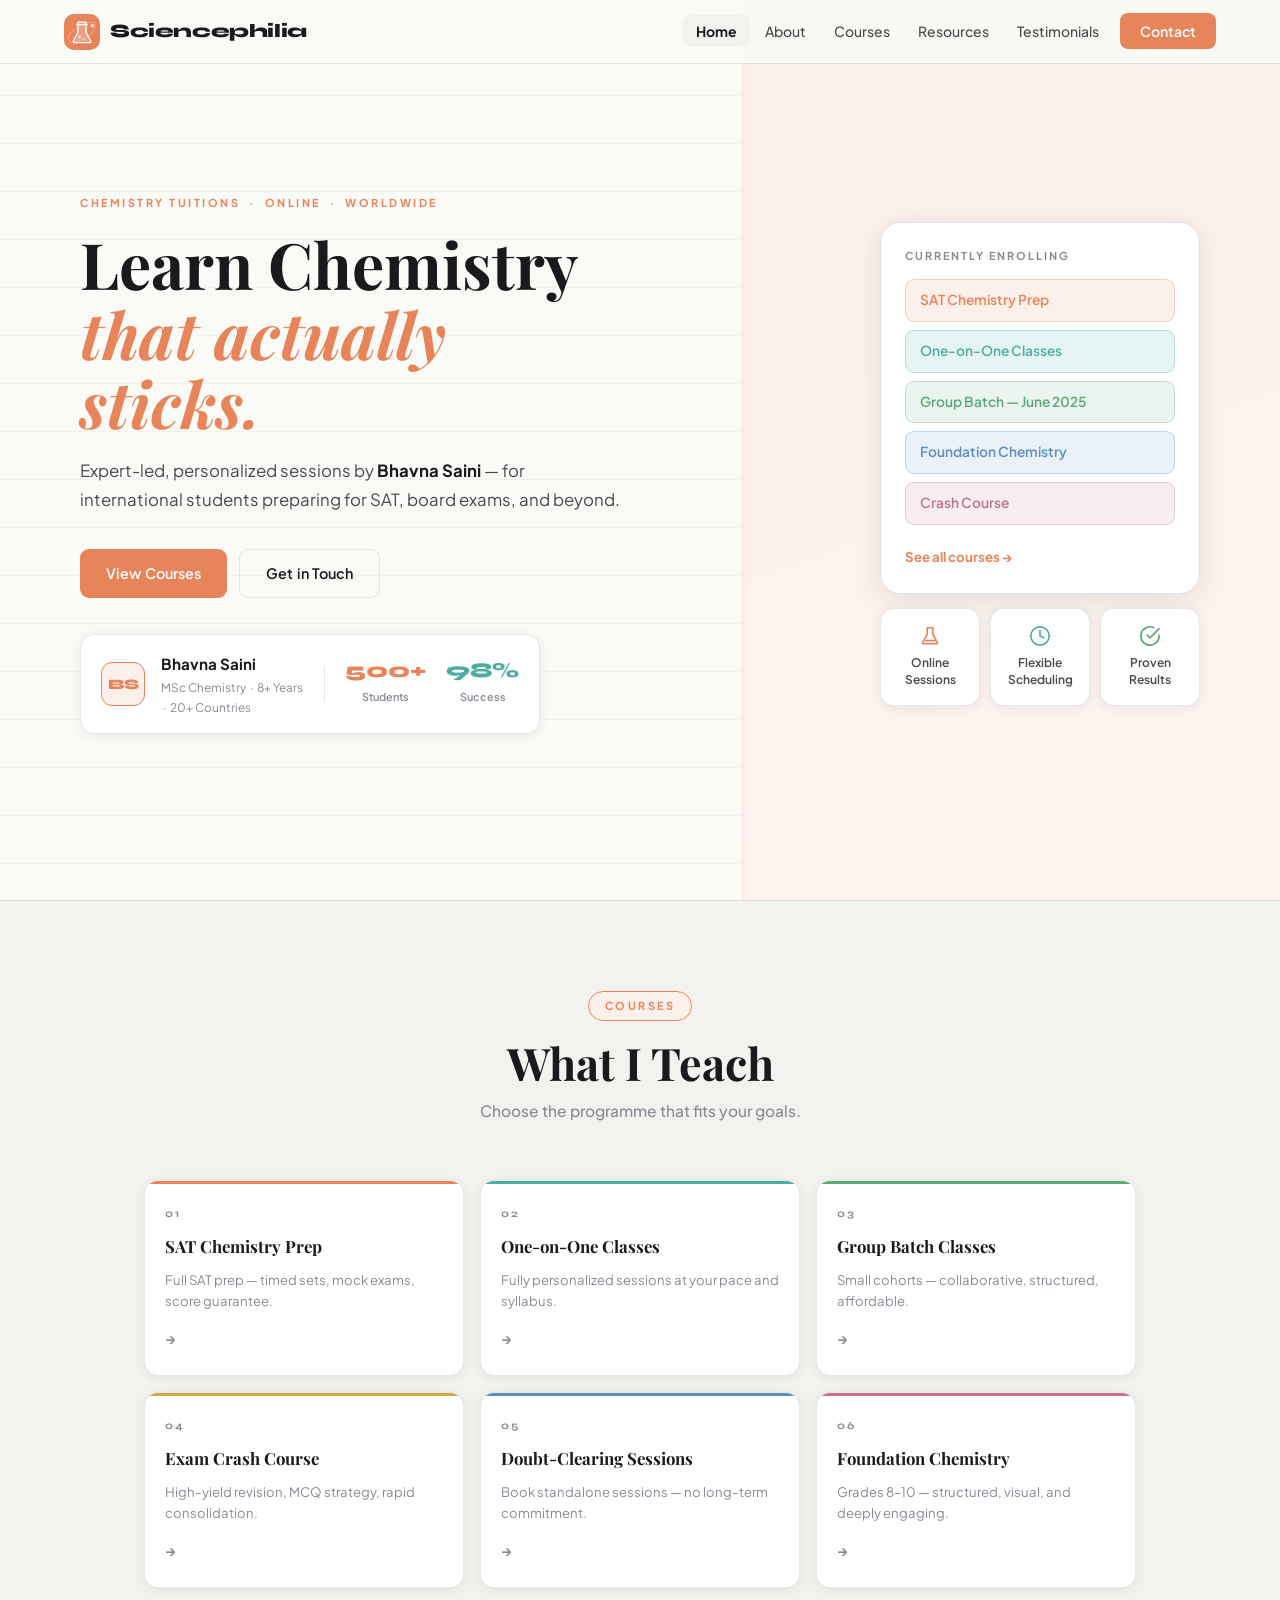
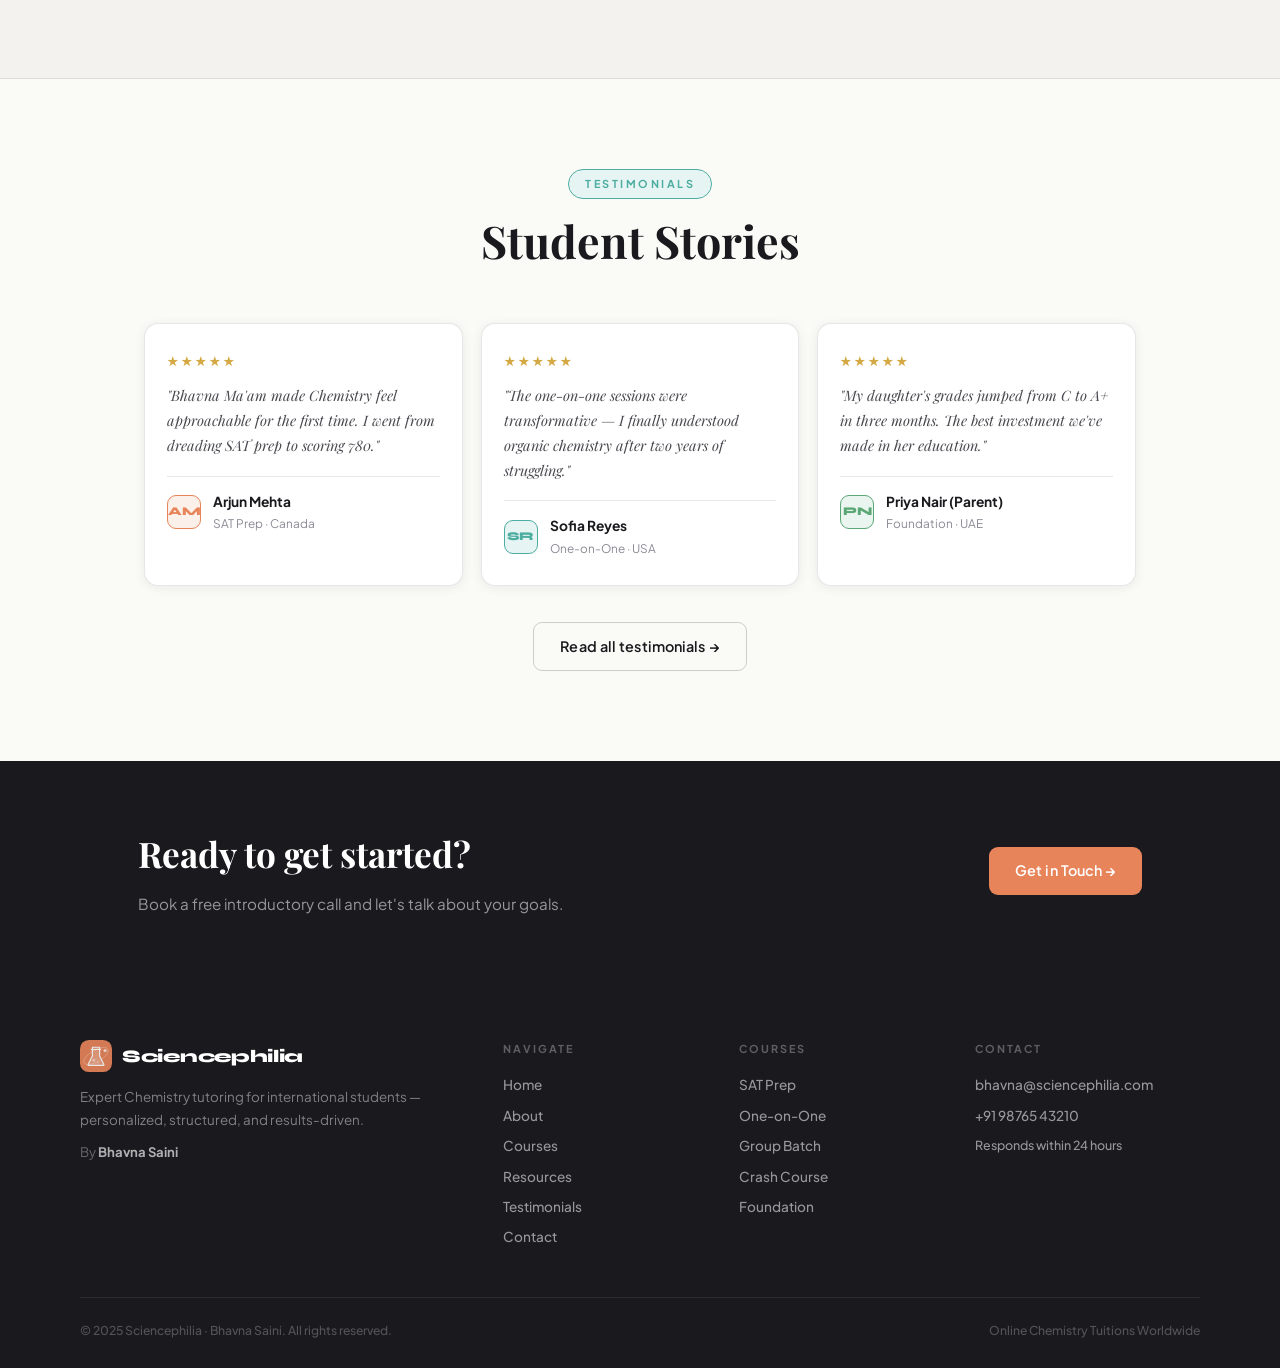
==== index.html @ b653a1ec "first commit" ====
<!DOCTYPE html>
<html lang="en">
<head>
  <meta charset="UTF-8"/>
  <meta name="viewport" content="width=device-width,initial-scale=1.0"/>
  <title>Sciencephilia – Bhavna Saini</title>
  <link rel="icon" type="image/svg+xml" href="logo.svg"/>
  <link href="https://fonts.googleapis.com/css2?family=Playfair+Display:ital,wght@0,700;1,700&family=Plus+Jakarta+Sans:wght@400;500;600;700&family=Syne:wght@700;800&display=swap" rel="stylesheet"/>
  <link rel="stylesheet" href="style.css"/>
  <link rel="stylesheet" href="home.css"/>
</head>
<body>

<!-- NAVBAR -->
<nav class="navbar" id="navbar">
  <a class="nav-logo" href="index.html">
    <img class="nav-logo-img" src="logo.svg" alt="Sciencephilia logo"/>
    <span class="nav-logo-text">Sciencephilia</span>
  </a>
  <button class="hamburger" id="hamburger">&#9776;</button>
  <ul class="nav-links" id="navLinks">
    <li><a class="nav-link" href="index.html">Home</a></li>
    <li><a class="nav-link" href="about.html">About</a></li>
    <li><a class="nav-link" href="courses.html">Courses</a></li>
    <li><a class="nav-link" href="resources.html">Resources</a></li>
    <li><a class="nav-link" href="testimonials.html">Testimonials</a></li>
    <li><a class="nav-link nav-cta" href="contact.html">Contact</a></li>
  </ul>
</nav>

<!-- HERO -->
<section class="hero">
  <div class="hero-lines"></div>
  <div class="hero-slab"></div>

  <div class="hero-wrap">
    <!-- LEFT -->
    <div class="hero-left">
      <div class="hero-eyebrow">Chemistry Tuitions &nbsp;·&nbsp; Online &nbsp;·&nbsp; Worldwide</div>
      <h1 class="hero-title">
        Learn Chemistry<br/>
        <em>that actually sticks.</em>
      </h1>
      <p class="hero-sub">
        Expert-led, personalized sessions by <strong>Bhavna Saini</strong> — for international students preparing for SAT, board exams, and beyond.
      </p>
      <div class="hero-actions">
        <a href="courses.html" class="btn btn-primary">View Courses</a>
        <a href="contact.html" class="btn btn-ghost">Get in Touch</a>
      </div>

      <!-- INLINE profile strip — integrated with left side -->
      <div class="hero-profile-strip">
        <div class="hps-avatar">BS</div>
        <div class="hps-info">
          <div class="hps-name">Bhavna Saini</div>
          <div class="hps-meta">MSc Chemistry &nbsp;·&nbsp; 8+ Years &nbsp;·&nbsp; 20+ Countries</div>
        </div>
        <div class="hps-divider"></div>
        <div class="hps-stats">
          <div class="hps-stat">
            <span class="hps-num" style="color:var(--orange)">500+</span>
            <span class="hps-label">Students</span>
          </div>
          <div class="hps-stat">
            <span class="hps-num" style="color:var(--teal)">98%</span>
            <span class="hps-label">Success</span>
          </div>
        </div>
      </div>
    </div>

    <!-- RIGHT — illustrated chem card cluster -->
    <div class="hero-right">
      <div class="chem-card-main">
        <div class="ccm-label">Currently Enrolling</div>
        <div class="ccm-courses">
          <div class="ccm-course c-orange">SAT Chemistry Prep</div>
          <div class="ccm-course c-teal">One-on-One Classes</div>
          <div class="ccm-course c-green">Group Batch — June 2025</div>
          <div class="ccm-course c-blue">Foundation Chemistry</div>
          <div class="ccm-course c-rose">Crash Course</div>
        </div>
        <a href="courses.html" class="ccm-link">See all courses &rarr;</a>
      </div>

      <div class="chem-mini-cards">
        <div class="cmc cmc-orange">
          <div class="cmc-icon">
            <!-- beaker icon -->
            <svg width="22" height="22" viewBox="0 0 24 24" fill="none" stroke="currentColor" stroke-width="1.8" stroke-linecap="round" stroke-linejoin="round">
              <path d="M9 3h6M9 3v7l-5 9a1 1 0 0 0 .9 1.5h14.2A1 1 0 0 0 20 19l-5-9V3"/>
              <line x1="6.5" y1="17" x2="17.5" y2="17"/>
            </svg>
          </div>
          <div class="cmc-text">Online<br/>Sessions</div>
        </div>
        <div class="cmc cmc-teal">
          <div class="cmc-icon">
            <svg width="22" height="22" viewBox="0 0 24 24" fill="none" stroke="currentColor" stroke-width="1.8" stroke-linecap="round" stroke-linejoin="round">
              <circle cx="12" cy="12" r="10"/>
              <polyline points="12 6 12 12 16 14"/>
            </svg>
          </div>
          <div class="cmc-text">Flexible<br/>Scheduling</div>
        </div>
        <div class="cmc cmc-green">
          <div class="cmc-icon">
            <svg width="22" height="22" viewBox="0 0 24 24" fill="none" stroke="currentColor" stroke-width="1.8" stroke-linecap="round" stroke-linejoin="round">
              <path d="M22 11.08V12a10 10 0 1 1-5.93-9.14"/>
              <polyline points="22 4 12 14.01 9 11.01"/>
            </svg>
          </div>
          <div class="cmc-text">Proven<br/>Results</div>
        </div>
      </div>
    </div>
  </div>
</section>

<!-- COURSES STRIP -->
<section class="courses-strip">
  <div class="wrap">
    <div class="sec-header">
      <div class="sec-eyebrow ey-orange">Courses</div>
      <h2 class="sec-title">What I Teach</h2>
      <p class="sec-sub">Choose the programme that fits your goals.</p>
    </div>
    <div class="strip-grid">
      <a href="courses.html#sat" class="strip-card sc-orange reveal">
        <div class="sc-num">01</div>
        <div class="sc-title">SAT Chemistry Prep</div>
        <div class="sc-desc">Full SAT prep — timed sets, mock exams, score guarantee.</div>
        <div class="sc-arrow">&rarr;</div>
      </a>
      <a href="courses.html#one-on-one" class="strip-card sc-teal reveal">
        <div class="sc-num">02</div>
        <div class="sc-title">One-on-One Classes</div>
        <div class="sc-desc">Fully personalized sessions at your pace and syllabus.</div>
        <div class="sc-arrow">&rarr;</div>
      </a>
      <a href="courses.html#group" class="strip-card sc-green reveal">
        <div class="sc-num">03</div>
        <div class="sc-title">Group Batch Classes</div>
        <div class="sc-desc">Small cohorts — collaborative, structured, affordable.</div>
        <div class="sc-arrow">&rarr;</div>
      </a>
      <a href="courses.html#crash" class="strip-card sc-yellow reveal">
        <div class="sc-num">04</div>
        <div class="sc-title">Exam Crash Course</div>
        <div class="sc-desc">High-yield revision, MCQ strategy, rapid consolidation.</div>
        <div class="sc-arrow">&rarr;</div>
      </a>
      <a href="courses.html#doubt" class="strip-card sc-blue reveal">
        <div class="sc-num">05</div>
        <div class="sc-title">Doubt-Clearing Sessions</div>
        <div class="sc-desc">Book standalone sessions — no long-term commitment.</div>
        <div class="sc-arrow">&rarr;</div>
      </a>
      <a href="courses.html#foundation" class="strip-card sc-rose reveal">
        <div class="sc-num">06</div>
        <div class="sc-title">Foundation Chemistry</div>
        <div class="sc-desc">Grades 8–10 — structured, visual, and deeply engaging.</div>
        <div class="sc-arrow">&rarr;</div>
      </a>
    </div>
  </div>
</section>

<!-- TESTIMONIALS PREVIEW -->
<section class="testi-preview ruled">
  <div class="wrap">
    <div class="sec-header">
      <div class="sec-eyebrow ey-teal">Testimonials</div>
      <h2 class="sec-title">Student Stories</h2>
    </div>
    <div class="tprev-grid">
      <div class="tprev-card reveal">
        <div class="tprev-stars">&#9733;&#9733;&#9733;&#9733;&#9733;</div>
        <p class="tprev-quote">"Bhavna Ma'am made Chemistry feel approachable for the first time. I went from dreading SAT prep to scoring 780."</p>
        <div class="tprev-author">
          <div class="tprev-initials" style="background:var(--orange-t);color:var(--orange);border-color:var(--orange)">AM</div>
          <div>
            <div class="tprev-name">Arjun Mehta</div>
            <div class="tprev-meta">SAT Prep · Canada</div>
          </div>
        </div>
      </div>
      <div class="tprev-card reveal">
        <div class="tprev-stars">&#9733;&#9733;&#9733;&#9733;&#9733;</div>
        <p class="tprev-quote">"The one-on-one sessions were transformative — I finally understood organic chemistry after two years of struggling."</p>
        <div class="tprev-author">
          <div class="tprev-initials" style="background:var(--teal-t);color:var(--teal);border-color:var(--teal)">SR</div>
          <div>
            <div class="tprev-name">Sofia Reyes</div>
            <div class="tprev-meta">One-on-One · USA</div>
          </div>
        </div>
      </div>
      <div class="tprev-card reveal">
        <div class="tprev-stars">&#9733;&#9733;&#9733;&#9733;&#9733;</div>
        <p class="tprev-quote">"My daughter's grades jumped from C to A+ in three months. The best investment we've made in her education."</p>
        <div class="tprev-author">
          <div class="tprev-initials" style="background:var(--green-t);color:var(--green);border-color:var(--green)">PN</div>
          <div>
            <div class="tprev-name">Priya Nair (Parent)</div>
            <div class="tprev-meta">Foundation · UAE</div>
          </div>
        </div>
      </div>
    </div>
    <div style="text-align:center;margin-top:36px">
      <a href="testimonials.html" class="btn btn-outline">Read all testimonials &rarr;</a>
    </div>
  </div>
</section>

<!-- CTA BANNER -->
<section class="cta-banner">
  <div class="wrap cta-inner">
    <div>
      <h2 class="cta-title">Ready to get started?</h2>
      <p class="cta-sub">Book a free introductory call and let's talk about your goals.</p>
    </div>
    <a href="contact.html" class="btn btn-primary">Get in Touch &rarr;</a>
  </div>
</section>

<!-- FOOTER -->
<footer class="footer">
  <div class="footer-inner">
    <div>
      <div class="footer-logo">
        <img class="footer-logo-img" src="logo.svg" alt=""/>
        <span class="footer-logo-text">Sciencephilia</span>
      </div>
      <p class="footer-tagline">Expert Chemistry tutoring for international students — personalized, structured, and results-driven.</p>
      <p class="footer-by">By <strong>Bhavna Saini</strong></p>
    </div>
    <div class="footer-col">
      <div class="footer-col-head">Navigate</div>
      <a href="index.html">Home</a>
      <a href="about.html">About</a>
      <a href="courses.html">Courses</a>
      <a href="resources.html">Resources</a>
      <a href="testimonials.html">Testimonials</a>
      <a href="contact.html">Contact</a>
    </div>
    <div class="footer-col">
      <div class="footer-col-head">Courses</div>
      <a href="courses.html#sat">SAT Prep</a>
      <a href="courses.html#one-on-one">One-on-One</a>
      <a href="courses.html#group">Group Batch</a>
      <a href="courses.html#crash">Crash Course</a>
      <a href="courses.html#foundation">Foundation</a>
    </div>
    <div class="footer-col">
      <div class="footer-col-head">Contact</div>
      <p>bhavna@sciencephilia.com</p>
      <p>+91 98765 43210</p>
      <p style="margin-top:6px;font-size:.78rem">Responds within 24 hours</p>
    </div>
  </div>
  <div class="footer-bottom">
    <span>© 2025 Sciencephilia · Bhavna Saini. All rights reserved.</span>
    <span>Online Chemistry Tuitions Worldwide</span>
  </div>
</footer>

<script src="shared.js"></script>
</body>
</html>
---- style.css ----
/* =============================================
   SCIENCEPHILIA — style.css
   Shared across all pages
   ============================================= */

/* ── Tokens ──────────────────────────────────── */
:root {
  --orange:   #E8845A;
  --orange-t: #FBF0EA;
  --teal:     #4DADA0;
  --teal-t:   #E6F5F4;
  --green:    #5BA876;
  --green-t:  #EAF5EF;
  --yellow:   #D4A843;
  --yellow-t: #FBF6E7;
  --blue:     #5B8FBF;
  --blue-t:   #EAF1F8;
  --rose:     #C4728A;
  --rose-t:   #F8EEF2;

  --ink:      #1A1A1E;
  --ink-mid:  #48484F;
  --ink-soft: #8A8A95;
  --paper:    #FAFAF6;
  --paper-2:  #F3F2EE;
  --line:     rgba(26,26,30,0.10);

  --font-display: 'Playfair Display', serif;
  --font-ui:      'Plus Jakarta Sans', sans-serif;

  --radius:   14px;
  --radius-lg:20px;
  --shadow:   0 2px 12px rgba(26,26,30,0.07);
  --shadow-md:0 6px 28px rgba(26,26,30,0.10);
  --shadow-lg:0 12px 48px rgba(26,26,30,0.13);
}

/* ── Reset ───────────────────────────────────── */
*,*::before,*::after{box-sizing:border-box;margin:0;padding:0}
html{scroll-behavior:smooth}
body{
  font-family:var(--font-ui);
  background:var(--paper);
  color:var(--ink);
  line-height:1.65;
  -webkit-font-smoothing:antialiased;
  overflow-x:hidden;
}
a{text-decoration:none;color:inherit}
ul{list-style:none}
img{max-width:100%;display:block}

/* ── Container ───────────────────────────────── */
.wrap{max-width:1120px;margin:0 auto;padding:0 5%}

/* ── Buttons ─────────────────────────────────── */
.btn{
  display:inline-flex;align-items:center;gap:8px;
  padding:12px 26px;border-radius:9px;
  font-family:var(--font-ui);font-weight:600;font-size:0.9rem;
  cursor:pointer;transition:all .18s ease;border:none;
  letter-spacing:0.1px;
}
.btn-primary{background:var(--orange);color:#fff}
.btn-primary:hover{background:#d4724a;transform:translateY(-1px);box-shadow:var(--shadow-md)}
.btn-ghost{background:transparent;color:var(--ink);border:1.5px solid var(--line)}
.btn-ghost:hover{background:var(--paper-2);transform:translateY(-1px)}
.btn-outline{background:transparent;color:var(--ink);border:1.5px solid rgba(26,26,30,.2)}
.btn-outline:hover{background:var(--ink);color:#fff}
.btn-full{width:100%;justify-content:center;padding:14px}

/* ── Section header ──────────────────────────── */
.sec-header{text-align:center;margin-bottom:56px}
.sec-eyebrow{
  display:inline-block;
  font-size:0.68rem;font-weight:700;letter-spacing:2.5px;text-transform:uppercase;
  padding:5px 16px;border-radius:50px;
  border:1.5px solid;margin-bottom:16px;
}
.ey-orange{background:var(--orange-t);color:var(--orange);border-color:var(--orange)}
.ey-teal  {background:var(--teal-t);  color:var(--teal);  border-color:var(--teal)}
.ey-green {background:var(--green-t); color:var(--green); border-color:var(--green)}
.ey-blue  {background:var(--blue-t);  color:var(--blue);  border-color:var(--blue)}
.ey-rose  {background:var(--rose-t);  color:var(--rose);  border-color:var(--rose)}

.sec-title{
  font-family:var(--font-display);
  font-size:clamp(1.9rem,4vw,2.8rem);
  color:var(--ink);line-height:1.15;margin-bottom:10px;
  font-weight:700;
}
.sec-sub{font-size:.97rem;color:var(--ink-soft);font-weight:500}

/* ── Ruled background ────────────────────────── */
.ruled{
  background-image:repeating-linear-gradient(
    transparent,transparent 47px,
    rgba(26,26,30,.04) 47px,rgba(26,26,30,.04) 48px
  );
}

/* ── Navbar ──────────────────────────────────── */
.navbar{
  position:fixed;top:0;left:0;right:0;z-index:1000;
  height:64px;
  background:rgba(250,250,246,.94);
  backdrop-filter:blur(14px);-webkit-backdrop-filter:blur(14px);
  border-bottom:1px solid var(--line);
  display:flex;align-items:center;justify-content:space-between;
  padding:0 5%;
  transition:box-shadow .2s;
}
.navbar.scrolled{box-shadow:var(--shadow-md)}

.nav-logo{display:flex;align-items:center;gap:10px;text-decoration:none}
.nav-logo-img{width:36px;height:36px;flex-shrink:0}
.nav-logo-text{
  font-family:'Syne',sans-serif;
  font-size:1.18rem;font-weight:800;
  color:var(--ink);letter-spacing:-.4px;
}

.nav-links{display:flex;gap:2px;align-items:center}
.nav-link{
  font-size:.875rem;font-weight:500;color:var(--ink-mid);
  padding:7px 13px;border-radius:8px;transition:all .15s;
}
.nav-link:hover{background:var(--paper-2);color:var(--ink)}
.nav-link.active{color:var(--ink);font-weight:700;background:var(--paper-2)}
.nav-cta{
  background:var(--orange);color:#fff !important;
  padding:9px 20px;margin-left:6px;font-weight:600;
}
.nav-cta:hover{background:#d4724a !important;transform:translateY(-1px)}

.hamburger{display:none;background:none;border:none;font-size:1.4rem;
  color:var(--ink);cursor:pointer;padding:4px}

/* ── Page hero (inner pages) ─────────────────── */
.page-hero{
  padding:110px 5% 60px;
  background:var(--paper-2);
  border-bottom:1px solid var(--line);
  position:relative;overflow:hidden;
}
.page-hero::before{
  content:'';position:absolute;inset:0;
  background-image:repeating-linear-gradient(
    transparent,transparent 47px,
    rgba(26,26,30,.04) 47px,rgba(26,26,30,.04) 48px
  );
}
.page-hero-inner{
  max-width:1120px;margin:0 auto;
  display:flex;flex-direction:column;gap:10px;
  position:relative;z-index:2;
}
.page-hero-eyebrow{
  font-size:.7rem;font-weight:700;letter-spacing:2.5px;text-transform:uppercase;
  color:var(--orange);
}
.page-hero-title{
  font-family:var(--font-display);
  font-size:clamp(2rem,5vw,3.2rem);
  color:var(--ink);font-weight:700;line-height:1.1;
}
.page-hero-sub{
  font-size:1rem;color:var(--ink-soft);max-width:520px;margin-top:6px;
}

/* ── Footer ──────────────────────────────────── */
.footer{
  background:var(--ink);color:#fff;
  padding:60px 5% 28px;
}
.footer-inner{
  display:grid;grid-template-columns:2fr 1fr 1fr 1.2fr;gap:48px;
  max-width:1120px;margin:0 auto 40px;
}
.footer-logo{
  display:flex;align-items:center;gap:10px;margin-bottom:14px;
}
.footer-logo-img{width:32px;height:32px;opacity:.9}
.footer-logo-text{
  font-family:'Syne',sans-serif;font-size:1.1rem;font-weight:800;
  color:#fff;letter-spacing:-.3px;
}
.footer-tagline{font-size:.84rem;color:rgba(255,255,255,.45);line-height:1.65;margin-bottom:10px}
.footer-by{font-size:.82rem;color:rgba(255,255,255,.35)}
.footer-by strong{color:rgba(255,255,255,.65)}

.footer-col-head{
  font-size:.68rem;font-weight:700;letter-spacing:2px;text-transform:uppercase;
  color:rgba(255,255,255,.3);margin-bottom:16px;
}
.footer-col a,.footer-col p{
  display:block;font-size:.85rem;color:rgba(255,255,255,.55);
  margin-bottom:8px;font-weight:500;transition:color .15s;
}
.footer-col a:hover{color:#fff}
.footer-bottom{
  max-width:1120px;margin:0 auto;
  display:flex;justify-content:space-between;flex-wrap:wrap;gap:8px;
  padding-top:22px;border-top:1px solid rgba(255,255,255,.08);
  font-size:.76rem;color:rgba(255,255,255,.25);font-weight:500;
}

/* ── Reveal animation ────────────────────────── */
.reveal{opacity:0;transform:translateY(20px);transition:opacity .55s ease,transform .55s ease}
.reveal.in{opacity:1;transform:translateY(0)}

/* ── Responsive ──────────────────────────────── */
@media(max-width:860px){
  .footer-inner{grid-template-columns:1fr 1fr}
}
@media(max-width:640px){
  .nav-links{
    display:none;flex-direction:column;
    position:fixed;top:64px;left:0;right:0;
    background:var(--paper);
    border-bottom:1px solid var(--line);
    padding:12px 5%;gap:4px;z-index:999;
    box-shadow:var(--shadow-lg);
  }
  .nav-links.open{display:flex}
  .hamburger{display:block}
  .footer-inner{grid-template-columns:1fr;gap:24px}
  .footer-bottom{flex-direction:column;text-align:center}
}
---- home.css ----
/* =============================================
   HOME PAGE — home.css
   ============================================= */

/* ── Hero ────────────────────────────────────── */
.hero{
  min-height:100vh;
  padding:100px 5% 72px;
  position:relative;overflow:hidden;
  display:flex;align-items:center;
}
.hero-lines{
  position:absolute;inset:0;pointer-events:none;
  background-image:repeating-linear-gradient(
    transparent,transparent 47px,rgba(26,26,30,.04) 47px,rgba(26,26,30,.04) 48px
  );
}
/* Warm accent panel — right half */
.hero-slab{
  position:absolute;top:0;right:0;
  width:42%;height:100%;
  background:linear-gradient(160deg,var(--orange-t) 0%,#fdf4ef 100%);
  border-left:1px solid rgba(232,132,90,.15);
  pointer-events:none;
}

.hero-wrap{
  position:relative;z-index:2;
  max-width:1120px;margin:0 auto;width:100%;
  display:flex;gap:60px;align-items:center;
  justify-content:space-between;
}

/* LEFT */
.hero-left{flex:1;max-width:540px}

.hero-eyebrow{
  font-size:.68rem;font-weight:700;letter-spacing:2.5px;
  text-transform:uppercase;color:var(--orange);
  margin-bottom:18px;
}
.hero-title{
  font-family:var(--font-display);
  font-size:clamp(2.6rem,5.5vw,4rem);
  line-height:1.08;color:var(--ink);margin-bottom:20px;
  font-weight:700;
}
.hero-title em{color:var(--orange);font-style:italic}

.hero-sub{
  font-size:1.05rem;color:var(--ink-mid);line-height:1.72;
  margin-bottom:34px;
}
.hero-sub strong{color:var(--ink)}

.hero-actions{display:flex;gap:12px;flex-wrap:wrap;margin-bottom:36px}

/* Integrated profile strip */
.hero-profile-strip{
  display:flex;align-items:center;gap:16px;
  background:#fff;
  border:1px solid var(--line);
  border-radius:14px;
  padding:16px 20px;
  box-shadow:var(--shadow);
  max-width:460px;
}
.hps-avatar{
  width:44px;height:44px;border-radius:11px;flex-shrink:0;
  background:var(--orange-t);border:1.5px solid var(--orange);
  display:flex;align-items:center;justify-content:center;
  font-family:'Syne',sans-serif;font-size:.9rem;font-weight:800;
  color:var(--orange);
}
.hps-name{font-weight:700;font-size:.95rem;color:var(--ink)}
.hps-meta{font-size:.74rem;color:var(--ink-soft);margin-top:2px}
.hps-divider{width:1px;height:36px;background:var(--line);flex-shrink:0;margin:0 4px}
.hps-stats{display:flex;gap:20px;flex-shrink:0}
.hps-stat{text-align:center}
.hps-num{display:block;font-family:'Syne',sans-serif;font-size:1.3rem;font-weight:800;line-height:1}
.hps-label{font-size:.68rem;color:var(--ink-soft);font-weight:600;margin-top:2px}

/* RIGHT */
.hero-right{
  flex:0 0 320px;
  display:flex;flex-direction:column;gap:14px;
}

.chem-card-main{
  background:#fff;
  border:1px solid rgba(26,26,30,.12);
  border-radius:var(--radius-lg);
  padding:24px;
  box-shadow:var(--shadow-md);
}
.ccm-label{
  font-size:.68rem;font-weight:700;letter-spacing:2px;
  text-transform:uppercase;color:var(--ink-soft);
  margin-bottom:14px;
}
.ccm-courses{display:flex;flex-direction:column;gap:8px;margin-bottom:18px}
.ccm-course{
  font-size:.86rem;font-weight:600;
  padding:9px 14px;border-radius:9px;
  border:1.5px solid;
}
.c-orange{background:var(--orange-t);color:var(--orange);border-color:rgba(232,132,90,.3)}
.c-teal  {background:var(--teal-t);  color:var(--teal);  border-color:rgba(77,173,160,.3)}
.c-green {background:var(--green-t); color:var(--green); border-color:rgba(91,168,118,.3)}
.c-blue  {background:var(--blue-t);  color:var(--blue);  border-color:rgba(91,143,191,.3)}
.c-rose  {background:var(--rose-t);  color:var(--rose);  border-color:rgba(196,114,138,.3)}

.ccm-link{
  font-size:.83rem;font-weight:700;color:var(--orange);
  display:inline-flex;align-items:center;gap:5px;
  transition:gap .15s;
}
.ccm-link:hover{gap:9px}

.chem-mini-cards{display:flex;gap:10px}
.cmc{
  flex:1;
  background:#fff;border:1px solid var(--line);
  border-radius:var(--radius);padding:16px 12px;
  text-align:center;
  box-shadow:var(--shadow);
  transition:transform .18s,box-shadow .18s;
}
.cmc:hover{transform:translateY(-3px);box-shadow:var(--shadow-md)}
.cmc-icon{margin-bottom:8px;display:flex;justify-content:center}
.cmc-text{font-size:.75rem;font-weight:600;color:var(--ink-mid);line-height:1.4}

.cmc-orange .cmc-icon{color:var(--orange)}
.cmc-teal   .cmc-icon{color:var(--teal)}
.cmc-green  .cmc-icon{color:var(--green)}

/* ── Courses strip ───────────────────────────── */
.courses-strip{
  padding:90px 0;
  background:var(--paper-2);
  border-top:1px solid var(--line);
  border-bottom:1px solid var(--line);
}
.strip-grid{
  display:grid;
  grid-template-columns:repeat(3,1fr);
  gap:16px;
}
.strip-card{
  display:block;
  background:#fff;
  border:1px solid rgba(26,26,30,.10);
  border-radius:var(--radius);
  padding:24px 20px;
  box-shadow:var(--shadow);
  position:relative;overflow:hidden;
  transition:transform .2s,box-shadow .2s;
  cursor:pointer;
  text-decoration:none;
}
.strip-card::before{
  content:'';position:absolute;top:0;left:0;right:0;height:3px;
}
.strip-card:hover{transform:translateY(-4px);box-shadow:var(--shadow-lg)}

.sc-orange::before{background:var(--orange)}
.sc-teal::before  {background:var(--teal)}
.sc-green::before {background:var(--green)}
.sc-yellow::before{background:var(--yellow)}
.sc-blue::before  {background:var(--blue)}
.sc-rose::before  {background:var(--rose)}

.sc-num{
  font-family:'Syne',sans-serif;font-size:.68rem;font-weight:700;
  letter-spacing:1.5px;color:var(--ink-soft);margin-bottom:10px;
}
.sc-title{
  font-family:var(--font-display);font-size:1.05rem;
  color:var(--ink);margin-bottom:8px;font-weight:700;
}
.sc-desc{font-size:.82rem;color:var(--ink-soft);line-height:1.6;margin-bottom:14px}
.sc-arrow{
  font-size:.88rem;font-weight:700;color:var(--ink-soft);
  transition:color .15s,transform .15s;display:inline-block;
}
.strip-card:hover .sc-arrow{color:var(--orange);transform:translateX(4px)}

/* ── Testimonials preview ────────────────────── */
.testi-preview{
  padding:90px 0;
  background:var(--paper);
}
.tprev-grid{
  display:grid;grid-template-columns:repeat(3,1fr);gap:18px;
}
.tprev-card{
  background:#fff;
  border:1px solid var(--line);
  border-radius:var(--radius);
  padding:26px 22px;
  box-shadow:var(--shadow);
  transition:transform .2s,box-shadow .2s;
}
.tprev-card:hover{transform:translateY(-3px);box-shadow:var(--shadow-md)}
.tprev-stars{font-size:.82rem;color:var(--yellow);letter-spacing:2px;margin-bottom:12px}
.tprev-quote{
  font-family:var(--font-display);font-style:italic;
  font-size:.9rem;color:var(--ink-mid);line-height:1.72;
  margin-bottom:18px;
}
.tprev-author{display:flex;align-items:center;gap:12px;padding-top:14px;border-top:1px solid var(--line)}
.tprev-initials{
  width:34px;height:34px;border-radius:9px;
  display:flex;align-items:center;justify-content:center;
  font-family:'Syne',sans-serif;font-size:.74rem;font-weight:800;
  border:1.5px solid;flex-shrink:0;
}
.tprev-name{font-weight:700;font-size:.86rem;color:var(--ink)}
.tprev-meta{font-size:.74rem;color:var(--ink-soft);margin-top:1px}

/* ── CTA banner ──────────────────────────────── */
.cta-banner{
  background:var(--ink);
  padding:64px 5%;
}
.cta-inner{
  display:flex;align-items:center;justify-content:space-between;
  gap:32px;flex-wrap:wrap;
}
.cta-title{
  font-family:var(--font-display);
  font-size:clamp(1.6rem,3.5vw,2.2rem);
  color:#fff;margin-bottom:8px;font-weight:700;
}
.cta-sub{font-size:.95rem;color:rgba(255,255,255,.55)}

/* ── Responsive ──────────────────────────────── */
@media(max-width:1024px){
  .strip-grid{grid-template-columns:repeat(2,1fr)}
  .tprev-grid{grid-template-columns:repeat(2,1fr)}
}
@media(max-width:860px){
  .hero-slab{display:none}
  .hero-wrap{flex-direction:column;gap:40px}
  .hero-right{width:100%;flex:none}
  .chem-card-main .ccm-courses{flex-direction:row;flex-wrap:wrap}
  .ccm-course{flex:1 1 40%}
}
@media(max-width:640px){
  .hero-profile-strip{flex-wrap:wrap}
  .hps-divider{display:none}
  .strip-grid{grid-template-columns:1fr}
  .tprev-grid{grid-template-columns:1fr}
  .cta-inner{flex-direction:column;text-align:center}
}
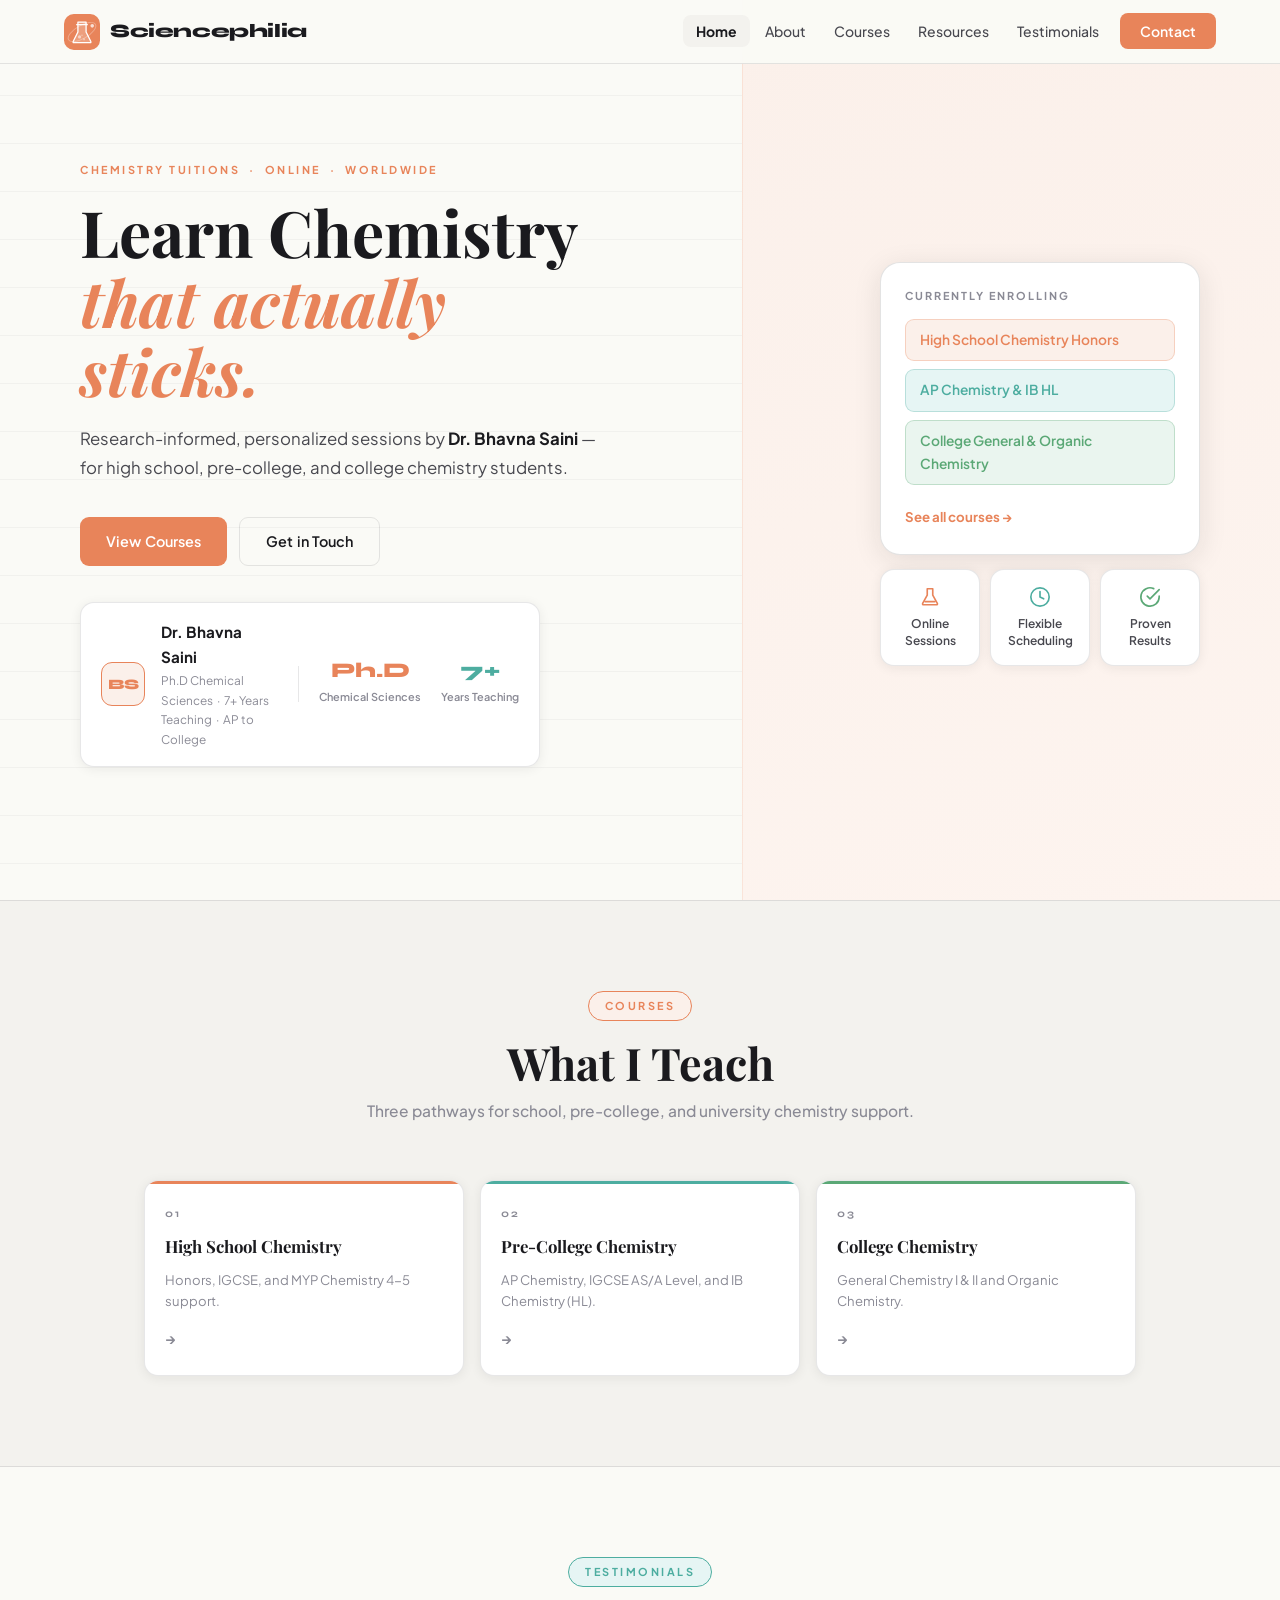
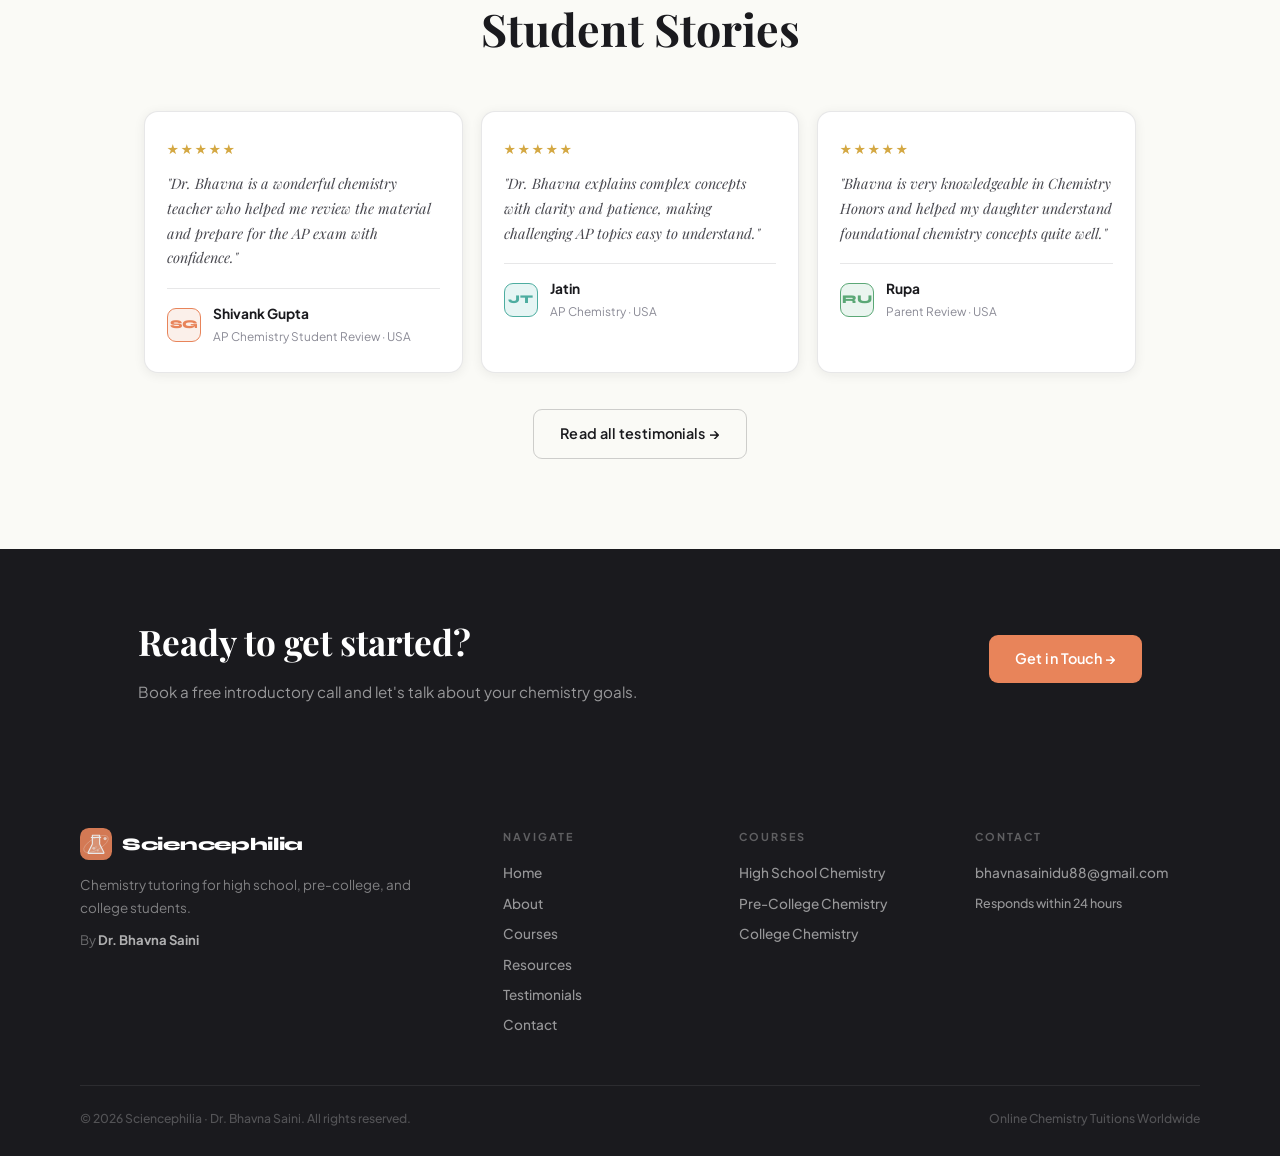
==== commit 2390e3f4: "made all required changes" ====
--- a/index.html
+++ b/index.html
@@ -3,7 +3,7 @@
 <head>
   <meta charset="UTF-8"/>
   <meta name="viewport" content="width=device-width,initial-scale=1.0"/>
-  <title>Sciencephilia – Bhavna Saini</title>
+  <title>Sciencephilia – Dr. Bhavna Saini</title>
   <link rel="icon" type="image/svg+xml" href="logo.svg"/>
   <link href="https://fonts.googleapis.com/css2?family=Playfair+Display:ital,wght@0,700;1,700&family=Plus+Jakarta+Sans:wght@400;500;600;700&family=Syne:wght@700;800&display=swap" rel="stylesheet"/>
   <link rel="stylesheet" href="style.css"/>
@@ -42,7 +42,7 @@
         <em>that actually sticks.</em>
       </h1>
       <p class="hero-sub">
-        Expert-led, personalized sessions by <strong>Bhavna Saini</strong> — for international students preparing for SAT, board exams, and beyond.
+        Research-informed, personalized sessions by <strong>Dr. Bhavna Saini</strong> — for high school, pre-college, and college chemistry students.
       </p>
       <div class="hero-actions">
         <a href="courses.html" class="btn btn-primary">View Courses</a>
@@ -53,18 +53,18 @@
       <div class="hero-profile-strip">
         <div class="hps-avatar">BS</div>
         <div class="hps-info">
-          <div class="hps-name">Bhavna Saini</div>
-          <div class="hps-meta">MSc Chemistry &nbsp;·&nbsp; 8+ Years &nbsp;·&nbsp; 20+ Countries</div>
+          <div class="hps-name">Dr. Bhavna Saini</div>
+          <div class="hps-meta">Ph.D Chemical Sciences &nbsp;·&nbsp; 7+ Years Teaching &nbsp;·&nbsp; AP to College</div>
         </div>
         <div class="hps-divider"></div>
         <div class="hps-stats">
           <div class="hps-stat">
-            <span class="hps-num" style="color:var(--orange)">500+</span>
-            <span class="hps-label">Students</span>
+            <span class="hps-num" style="color:var(--orange)">Ph.D</span>
+            <span class="hps-label">Chemical Sciences</span>
           </div>
           <div class="hps-stat">
-            <span class="hps-num" style="color:var(--teal)">98%</span>
-            <span class="hps-label">Success</span>
+            <span class="hps-num" style="color:var(--teal)">7+</span>
+            <span class="hps-label">Years Teaching</span>
           </div>
         </div>
       </div>
@@ -75,11 +75,9 @@
       <div class="chem-card-main">
         <div class="ccm-label">Currently Enrolling</div>
         <div class="ccm-courses">
-          <div class="ccm-course c-orange">SAT Chemistry Prep</div>
-          <div class="ccm-course c-teal">One-on-One Classes</div>
-          <div class="ccm-course c-green">Group Batch — June 2025</div>
-          <div class="ccm-course c-blue">Foundation Chemistry</div>
-          <div class="ccm-course c-rose">Crash Course</div>
+          <div class="ccm-course c-orange">High School Chemistry Honors</div>
+          <div class="ccm-course c-teal">AP Chemistry &amp; IB HL</div>
+          <div class="ccm-course c-green">College General &amp; Organic Chemistry</div>
         </div>
         <a href="courses.html" class="ccm-link">See all courses &rarr;</a>
       </div>
@@ -124,43 +122,25 @@
     <div class="sec-header">
       <div class="sec-eyebrow ey-orange">Courses</div>
       <h2 class="sec-title">What I Teach</h2>
-      <p class="sec-sub">Choose the programme that fits your goals.</p>
+      <p class="sec-sub">Three pathways for school, pre-college, and university chemistry support.</p>
     </div>
     <div class="strip-grid">
-      <a href="courses.html#sat" class="strip-card sc-orange reveal">
+      <a href="courses.html#high-school" class="strip-card sc-orange reveal">
         <div class="sc-num">01</div>
-        <div class="sc-title">SAT Chemistry Prep</div>
-        <div class="sc-desc">Full SAT prep — timed sets, mock exams, score guarantee.</div>
+        <div class="sc-title">High School Chemistry</div>
+        <div class="sc-desc">Honors, IGCSE, and MYP Chemistry 4-5 support.</div>
         <div class="sc-arrow">&rarr;</div>
       </a>
-      <a href="courses.html#one-on-one" class="strip-card sc-teal reveal">
+      <a href="courses.html#pre-college" class="strip-card sc-teal reveal">
         <div class="sc-num">02</div>
-        <div class="sc-title">One-on-One Classes</div>
-        <div class="sc-desc">Fully personalized sessions at your pace and syllabus.</div>
+        <div class="sc-title">Pre-College Chemistry</div>
+        <div class="sc-desc">AP Chemistry, IGCSE AS/A Level, and IB Chemistry (HL).</div>
         <div class="sc-arrow">&rarr;</div>
       </a>
-      <a href="courses.html#group" class="strip-card sc-green reveal">
+      <a href="courses.html#college" class="strip-card sc-green reveal">
         <div class="sc-num">03</div>
-        <div class="sc-title">Group Batch Classes</div>
-        <div class="sc-desc">Small cohorts — collaborative, structured, affordable.</div>
-        <div class="sc-arrow">&rarr;</div>
-      </a>
-      <a href="courses.html#crash" class="strip-card sc-yellow reveal">
-        <div class="sc-num">04</div>
-        <div class="sc-title">Exam Crash Course</div>
-        <div class="sc-desc">High-yield revision, MCQ strategy, rapid consolidation.</div>
-        <div class="sc-arrow">&rarr;</div>
-      </a>
-      <a href="courses.html#doubt" class="strip-card sc-blue reveal">
-        <div class="sc-num">05</div>
-        <div class="sc-title">Doubt-Clearing Sessions</div>
-        <div class="sc-desc">Book standalone sessions — no long-term commitment.</div>
-        <div class="sc-arrow">&rarr;</div>
-      </a>
-      <a href="courses.html#foundation" class="strip-card sc-rose reveal">
-        <div class="sc-num">06</div>
-        <div class="sc-title">Foundation Chemistry</div>
-        <div class="sc-desc">Grades 8–10 — structured, visual, and deeply engaging.</div>
+        <div class="sc-title">College Chemistry</div>
+        <div class="sc-desc">General Chemistry I &amp; II and Organic Chemistry.</div>
         <div class="sc-arrow">&rarr;</div>
       </a>
     </div>
@@ -177,34 +157,34 @@
     <div class="tprev-grid">
       <div class="tprev-card reveal">
         <div class="tprev-stars">&#9733;&#9733;&#9733;&#9733;&#9733;</div>
-        <p class="tprev-quote">"Bhavna Ma'am made Chemistry feel approachable for the first time. I went from dreading SAT prep to scoring 780."</p>
+        <p class="tprev-quote">"Dr. Bhavna is a wonderful chemistry teacher who helped me review the material and prepare for the AP exam with confidence."</p>
         <div class="tprev-author">
-          <div class="tprev-initials" style="background:var(--orange-t);color:var(--orange);border-color:var(--orange)">AM</div>
+          <div class="tprev-initials" style="background:var(--orange-t);color:var(--orange);border-color:var(--orange)">SG</div>
           <div>
-            <div class="tprev-name">Arjun Mehta</div>
-            <div class="tprev-meta">SAT Prep · Canada</div>
+            <div class="tprev-name">Shivank Gupta</div>
+            <div class="tprev-meta">AP Chemistry Student Review · USA</div>
           </div>
         </div>
       </div>
       <div class="tprev-card reveal">
         <div class="tprev-stars">&#9733;&#9733;&#9733;&#9733;&#9733;</div>
-        <p class="tprev-quote">"The one-on-one sessions were transformative — I finally understood organic chemistry after two years of struggling."</p>
+        <p class="tprev-quote">"Dr. Bhavna explains complex concepts with clarity and patience, making challenging AP topics easy to understand."</p>
         <div class="tprev-author">
-          <div class="tprev-initials" style="background:var(--teal-t);color:var(--teal);border-color:var(--teal)">SR</div>
+          <div class="tprev-initials" style="background:var(--teal-t);color:var(--teal);border-color:var(--teal)">JT</div>
           <div>
-            <div class="tprev-name">Sofia Reyes</div>
-            <div class="tprev-meta">One-on-One · USA</div>
+            <div class="tprev-name">Jatin</div>
+            <div class="tprev-meta">AP Chemistry · USA</div>
           </div>
         </div>
       </div>
       <div class="tprev-card reveal">
         <div class="tprev-stars">&#9733;&#9733;&#9733;&#9733;&#9733;</div>
-        <p class="tprev-quote">"My daughter's grades jumped from C to A+ in three months. The best investment we've made in her education."</p>
+        <p class="tprev-quote">"Bhavna is very knowledgeable in Chemistry Honors and helped my daughter understand foundational chemistry concepts quite well."</p>
         <div class="tprev-author">
-          <div class="tprev-initials" style="background:var(--green-t);color:var(--green);border-color:var(--green)">PN</div>
+          <div class="tprev-initials" style="background:var(--green-t);color:var(--green);border-color:var(--green)">RU</div>
           <div>
-            <div class="tprev-name">Priya Nair (Parent)</div>
-            <div class="tprev-meta">Foundation · UAE</div>
+            <div class="tprev-name">Rupa</div>
+            <div class="tprev-meta">Parent Review · USA</div>
           </div>
         </div>
       </div>
@@ -220,7 +200,7 @@
   <div class="wrap cta-inner">
     <div>
       <h2 class="cta-title">Ready to get started?</h2>
-      <p class="cta-sub">Book a free introductory call and let's talk about your goals.</p>
+      <p class="cta-sub">Book a free introductory call and let's talk about your chemistry goals.</p>
     </div>
     <a href="contact.html" class="btn btn-primary">Get in Touch &rarr;</a>
   </div>
@@ -234,8 +214,8 @@
         <img class="footer-logo-img" src="logo.svg" alt=""/>
         <span class="footer-logo-text">Sciencephilia</span>
       </div>
-      <p class="footer-tagline">Expert Chemistry tutoring for international students — personalized, structured, and results-driven.</p>
-      <p class="footer-by">By <strong>Bhavna Saini</strong></p>
+      <p class="footer-tagline">Chemistry tutoring for high school, pre-college, and college students.</p>
+      <p class="footer-by">By <strong>Dr. Bhavna Saini</strong></p>
     </div>
     <div class="footer-col">
       <div class="footer-col-head">Navigate</div>
@@ -248,21 +228,18 @@
     </div>
     <div class="footer-col">
       <div class="footer-col-head">Courses</div>
-      <a href="courses.html#sat">SAT Prep</a>
-      <a href="courses.html#one-on-one">One-on-One</a>
-      <a href="courses.html#group">Group Batch</a>
-      <a href="courses.html#crash">Crash Course</a>
-      <a href="courses.html#foundation">Foundation</a>
+      <a href="courses.html#high-school">High School Chemistry</a>
+      <a href="courses.html#pre-college">Pre-College Chemistry</a>
+      <a href="courses.html#college">College Chemistry</a>
     </div>
     <div class="footer-col">
       <div class="footer-col-head">Contact</div>
-      <p>bhavna@sciencephilia.com</p>
-      <p>+91 98765 43210</p>
+      <p>bhavnasainidu88@gmail.com</p>
       <p style="margin-top:6px;font-size:.78rem">Responds within 24 hours</p>
     </div>
   </div>
   <div class="footer-bottom">
-    <span>© 2025 Sciencephilia · Bhavna Saini. All rights reserved.</span>
+    <span>© 2026 Sciencephilia · Dr. Bhavna Saini. All rights reserved.</span>
     <span>Online Chemistry Tuitions Worldwide</span>
   </div>
 </footer>
